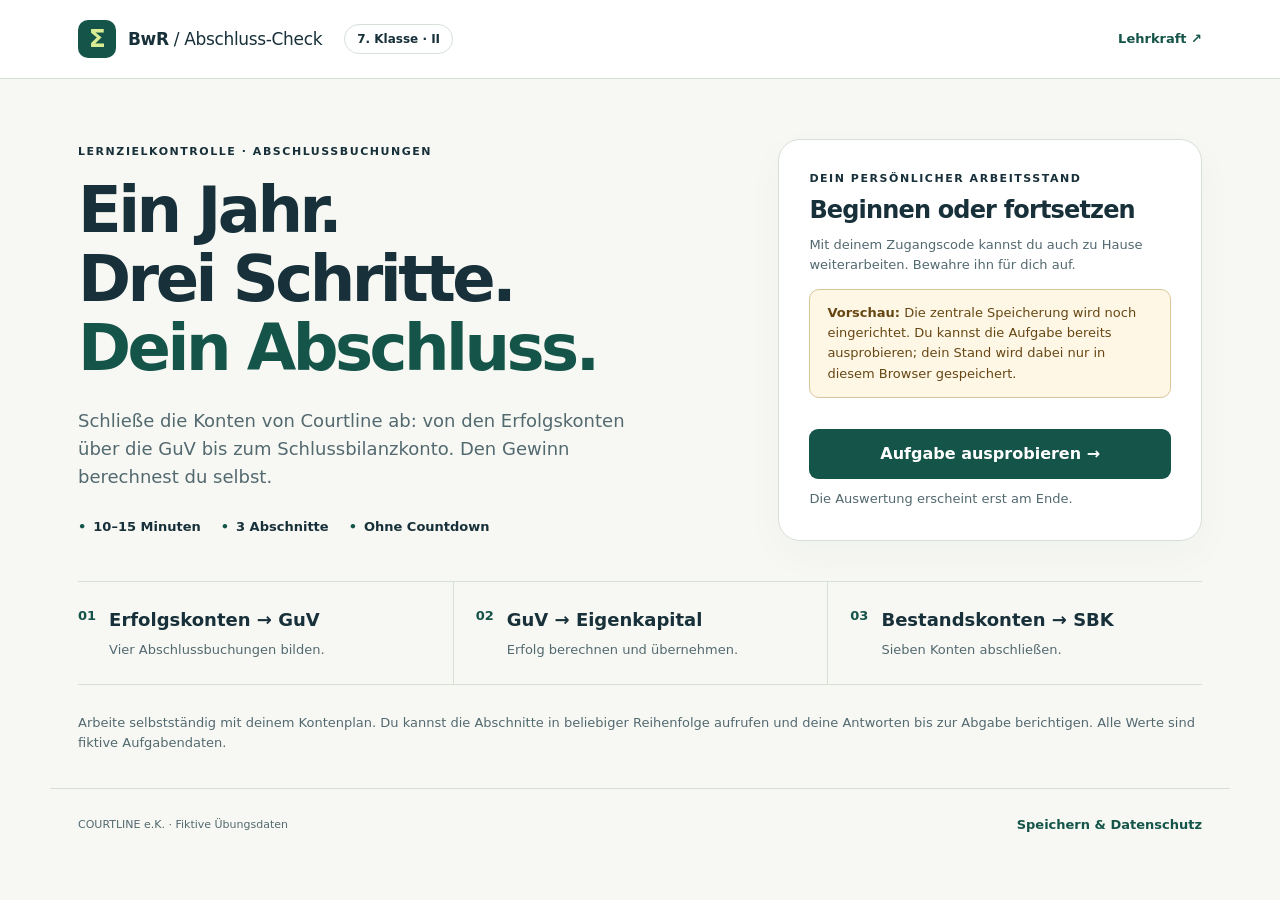
==== abschluss-check/index.html @ 667e7b01 "Abschluss-Check für BwR 7 mit lokaler Speicherung und vorbereiteter zentraler Abgabe Dreistufige Ler" ====
<!doctype html><html lang="de"><head><meta charset="utf-8"><meta name="viewport" content="width=device-width,initial-scale=1"><meta name="description" content="Abschluss-Check für BwR 7: Erfolgskonten, GuV, Eigenkapital und Schlussbilanzkonto."><meta name="referrer" content="no-referrer"><title>Abschluss-Check · BwR</title><link rel="stylesheet" href="style.css"><script src="config.js"></script><script type="module" src="app.mjs"></script></head><body><header class="site-header"><div class="shell header-inner"><a href="./" class="brand"><span class="mark" aria-hidden="true">Σ</span><span>BwR<span class="brand-light"> / Abschluss-Check</span></span></a><span class="chip">7. Klasse · II</span><a class="teacher-link" href="#lehrkraft">Lehrkraft ↗</a></div></header><main id="app" class="shell" tabindex="-1"><p class="loading">Die Lernzielkontrolle wird geladen …</p></main><footer class="shell"><span>COURTLINE e.K. · Fiktive Übungsdaten</span><button class="link-button" id="privacy">Speichern & Datenschutz</button></footer><dialog id="modal" aria-labelledby="modal-title"><div id="modal-content"></div></dialog><noscript><p>Bitte aktiviere JavaScript für diese Lernzielkontrolle.</p></noscript></body></html>
---- abschluss-check/style.css ----
:root{--ink:#173039;--muted:#536970;--green:#155449;--lime:#d9ec94;--bg:#f7f8f3;--line:#d7e0d7;--white:#fff;--warn:#84571b;--red:#91392c}*{box-sizing:border-box}body{margin:0;background:var(--bg);color:var(--ink);font:16px/1.55 system-ui,-apple-system,BlinkMacSystemFont,"Segoe UI",sans-serif}button,input,select{font:inherit}button,a,select,input{touch-action:manipulation}button{cursor:pointer}button:disabled{opacity:.5;cursor:default}a{color:var(--green)}h1,h2,h3,p{margin:0}h1{font-size:clamp(38px,5.2vw,64px);line-height:1.08;letter-spacing:-.055em}h2{font-size:29px;line-height:1.2;letter-spacing:-.035em}h3{font-size:18px}button:focus-visible,a:focus-visible,input:focus-visible,select:focus-visible,summary:focus-visible{outline:3px solid #a66a1c;outline-offset:3px}.shell{max-width:1180px;margin:auto;padding:0 28px}.site-header{background:#fff;border-bottom:1px solid var(--line)}.header-inner{display:flex;align-items:center;gap:22px;min-height:78px}.brand{display:flex;align-items:center;gap:12px;text-decoration:none;color:var(--ink);font-weight:800;font-size:17px;letter-spacing:-.02em}.brand-light{font-weight:500}.mark{background:var(--green);color:var(--lime);width:38px;height:38px;display:grid;place-items:center;border-radius:10px;font-size:25px}.chip{display:inline-block;padding:5px 12px;border:1px solid var(--line);border-radius:99px;font-size:12px;font-weight:700}.teacher-link{margin-left:auto;font-size:13px;text-decoration:none;font-weight:650}.eyebrow{text-transform:uppercase;letter-spacing:.14em;font-size:11px;font-weight:800}.muted{color:var(--muted)}.small{font-size:13px}.hero{display:grid;grid-template-columns:1.2fr .8fr;gap:65px;align-items:center;padding:60px 0 40px}.hero h1{margin:16px 0 24px}.hero h1 span{color:var(--green)}.lead{font-size:18px;color:var(--muted);max-width:570px}.hero .features{display:flex;gap:20px;flex-wrap:wrap;font-size:13px;margin-top:26px;font-weight:700}.features span:before{content:'•';margin-right:7px;color:var(--green)}.login-card{padding:30px;background:#fff;border:1px solid var(--line);border-radius:22px;box-shadow:0 14px 40px #17303908}.login-card h2{font-size:24px;margin:9px 0 10px}.field label{display:block;font-size:12px;font-weight:750;margin-bottom:6px}.field{min-width:0}.field input,.field select,.entry select,.entry input,.mini-field input,.side-table input{width:100%;padding:11px 12px;border:1px solid #b7c6bc;border-radius:8px;background:white;color:var(--ink);min-height:46px;font-size:15px;min-width:0}.field input:disabled,.field select:disabled,.entry input:disabled,.entry select:disabled{opacity:1;background:#f3f5f0;color:#52666b}.login-card .field{margin-top:19px}.primary,.secondary{padding:13px 21px;border:0;border-radius:9px;font-weight:750;min-height:48px;text-decoration:none;display:inline-flex;align-items:center;justify-content:center;gap:15px}.primary{background:var(--green);color:white}.primary:hover{background:#103f36}.secondary{background:#e7eddf;color:var(--ink)}.login-card .primary{width:100%;margin:17px 0 10px}.link-button{background:none;border:0;padding:6px 0;color:var(--green);font-size:13px;font-weight:700}.notice{border:1px solid #d9c59b;background:#fff7e6;padding:13px 17px;border-radius:10px;color:#664713;font-size:13px;margin:14px 0}.notice.error{background:#ffede9;border-color:#e7beb2;color:#7e2d22}.notice.success{background:#ecf4e3;border-color:#b7d294;color:#2f5327}.route-cards{display:grid;grid-template-columns:repeat(3,1fr);border-top:1px solid var(--line);border-bottom:1px solid var(--line);margin-bottom:28px}.route-card{padding:24px 21px 24px 0;display:flex;gap:13px}.route-card+.route-card{border-left:1px solid var(--line);padding-left:22px}.route-card b{color:var(--green);font-size:13px}.route-card p{font-size:13px;margin-top:6px;color:var(--muted)}.intro-note{font-size:13px;color:var(--muted);margin-bottom:30px}.work-header{display:flex;align-items:start;justify-content:space-between;gap:20px;margin:28px 0 20px}.work-header h1{font-size:30px;margin:7px 0 6px;letter-spacing:-.035em}.save-state{border:1px solid var(--line);border-radius:9px;background:#fff;padding:10px 13px;font-size:12px;max-width:275px}.save-state.good{border-color:#bbcfaa;color:#31552c}.save-state.bad{border-color:#d8b28e;color:#805019}.tabs{display:grid;grid-template-columns:repeat(3,1fr);gap:10px;margin-bottom:23px}.tab{background:white;border:1px solid var(--line);border-radius:10px;padding:14px;text-align:left;display:flex;gap:11px;align-items:center;color:var(--muted);font-size:14px}.tab span{font-size:12px;background:#edf1e7;width:27px;height:27px;line-height:27px;text-align:center;border-radius:50%;flex-shrink:0}.tab.active{border-color:var(--green);box-shadow:inset 0 0 0 1px var(--green);color:var(--green);font-weight:750}.tab.active span{background:var(--green);color:white}.work-grid{display:grid;grid-template-columns:280px minmax(0,1fr);gap:25px;align-items:start}.ledger{padding:20px;background:#eaf0e3;border:1px solid #d7e0ce;border-radius:15px}.ledger h3{margin:6px 0 15px}.balance-table{width:100%;border-collapse:collapse;font-size:12px}.balance-table td{padding:8px 0;border-top:1px solid #cbd7c2}.balance-table td+td{text-align:right;white-space:nowrap;font-variant-numeric:tabular-nums}.balance-table th{text-align:left;padding:11px 0 5px;font-weight:800}.ledger .note{font-size:12px;padding:12px;background:#fff8e6;border-radius:7px;margin-top:15px}.panel{background:#fff;border:1px solid var(--line);border-radius:16px;padding:25px;min-width:0}.panel>h2{font-size:25px;margin-bottom:10px}.panel>p{font-size:14px;color:var(--muted);margin-bottom:22px}.entry{padding:17px 0;border-top:1px solid var(--line);min-width:0}.entry-title{display:flex;justify-content:space-between;align-items:center;gap:12px;font-size:13px;font-weight:750;margin-bottom:12px}.entry-title span{font-size:12px;color:var(--muted);font-weight:500}.entry-fields{display:grid;grid-template-columns:1fr 24px 1fr 135px;gap:9px;align-items:end}.entry-fields .an{align-self:center;text-align:center;padding-top:23px;font-size:12px;font-weight:800}.entry label{display:block;font-size:11px;color:var(--muted);margin-bottom:5px;font-weight:650}.entry select,.entry input{font-size:13px;padding:9px;min-height:44px}.entry input{font-variant-numeric:tabular-nums}.actions{display:flex;align-items:center;gap:11px;flex-wrap:wrap;margin-top:24px}.actions .right{margin-left:auto}.work-bottom{margin:22px 0;display:flex;justify-content:space-between;align-items:center;gap:15px;flex-wrap:wrap}.progress-label{font-size:12px;color:var(--muted)}.tools{display:flex;gap:17px;flex-wrap:wrap}.section-title{font-size:16px;font-weight:800;margin:21px 0 12px}.account{border:1px solid var(--line);border-radius:11px;overflow:hidden;margin:18px 0}.account>h3{text-align:center;font-size:15px;padding:11px;background:#edf2e8;border-bottom:2px solid var(--ink)}.account-sides{display:grid;grid-template-columns:1fr 1fr}.account-side{padding:12px;min-width:0}.account-side+.account-side{border-left:1px solid var(--ink)}.account-side>b{font-size:12px;display:block;margin-bottom:11px}.posting{display:flex;justify-content:space-between;align-items:start;gap:6px;font-size:12px;padding:6px 0;overflow-wrap:anywhere}.posting span+span{white-space:nowrap;font-variant-numeric:tabular-nums}.unassigned{font-size:12px;color:var(--muted);margin:9px 0}.totals{display:grid;grid-template-columns:1fr 1fr;gap:12px;margin:16px 0}.result-inputs{display:grid;grid-template-columns:1fr 1fr;gap:12px}.mini-field{display:block;border-top:1px solid var(--line);margin-top:16px;padding-top:12px}.mini-field label{display:block;font-size:11px;font-weight:700;margin-bottom:5px}.mini-field input{font-size:13px}.submitted{background:var(--green);color:white;padding:30px;border-radius:18px;margin:30px 0}.submitted h1{font-size:36px;margin:10px 0 15px}.submitted p{color:#d9e5dc;font-size:15px}.score-grid{display:grid;grid-template-columns:repeat(3,1fr);gap:12px;margin:19px 0}.score-card{padding:20px;background:#edf2e5;border-radius:11px}.score-card strong{display:block;font-size:27px}.score-card p{font-size:12px;color:var(--muted)}.feedback-group{margin:12px 0;background:#fff;border:1px solid var(--line);border-radius:12px;padding:0 17px}.feedback-group summary{cursor:pointer;font-weight:750;padding:16px 0}.feedback-row{padding:13px 0;border-top:1px solid var(--line);font-size:13px}.feedback-row strong{display:block}.feedback-row.good{color:#31552c}.feedback-row.bad{color:var(--red)}.feedback-row.follow{color:var(--warn)}.feedback-row p{margin:5px 0}.feedback-row .expected{color:var(--muted)}.teacher-head{margin:34px 0 26px}.teacher-head h1{font-size:38px;margin:8px 0 13px}.teacher-grid{display:grid;grid-template-columns:260px 1fr;gap:22px;align-items:start}.teacher-sidebar{background:#edf2e5;padding:20px;border-radius:14px}.class-button{display:block;width:100%;padding:12px;text-align:left;border:1px solid #cdd9c5;background:white;border-radius:8px;margin-top:9px;font-size:14px;color:var(--ink)}.class-button.active{border-color:var(--green);font-weight:750}.class-button small{display:block;color:var(--muted)}.stats{display:grid;grid-template-columns:repeat(3,1fr);gap:10px;margin:20px 0}.stat{padding:15px;border:1px solid var(--line);border-radius:10px}.stat strong{display:block;font-size:25px}.stat span{font-size:12px;color:var(--muted)}.table-scroll{overflow:auto}.roster{width:100%;border-collapse:collapse;font-size:13px}.roster th,.roster td{text-align:left;padding:12px 9px;border-bottom:1px solid var(--line);white-space:nowrap}.status-badge{font-size:11px;padding:4px 8px;border-radius:6px;background:#edf1e8;display:inline-block}.status-badge.submitted{margin:0;color:#235137;background:#e1efcf}.status-badge.started{background:#fff2ce;color:#6a4d14}.code-list{font-family:ui-monospace,monospace;font-size:12px;overflow-wrap:anywhere}.code-row{padding:10px 0;border-bottom:1px solid var(--line)}.code-row b{display:block;font-family:system-ui;margin-bottom:4px}.empty{padding:25px;color:var(--muted);font-size:14px;border:1px dashed #b7c6b4;border-radius:10px}.toast{margin:15px 0;padding:13px 16px;border:1px solid #c0d0b1;background:#edf5e4;border-radius:10px;font-size:13px}.error-text{color:var(--red);font-size:13px;margin-top:13px}footer{display:flex;align-items:center;justify-content:space-between;gap:20px;margin-top:35px!important;padding-top:20px!important;padding-bottom:25px!important;border-top:1px solid var(--line);font-size:11px;color:var(--muted)}dialog{width:calc(100% - 32px);max-width:650px;max-height:85vh;overflow:auto;border:1px solid var(--line);border-radius:18px;background:var(--bg);color:var(--ink);padding:27px}dialog::backdrop{background:#183b40a6}.modal-head{display:flex;align-items:center;justify-content:space-between;gap:18px;margin-bottom:20px}.modal-head h2{font-size:24px}.close{border:1px solid var(--line);border-radius:50%;background:white;width:35px;height:35px;font-size:22px}.modal-body{font-size:14px}.modal-body p{margin:12px 0}.modal-body ul{padding-left:22px}.loading{padding:50px 0;color:var(--muted)}main:focus{outline:none}.file-label{cursor:pointer;display:inline-flex;align-items:center}.hidden-input{position:absolute;clip-path:inset(50%);width:1px;height:1px;overflow:hidden}[hidden]{display:none!important}.session-info{display:flex;gap:15px;align-items:center;font-size:12px;color:var(--muted)}
@media(max-width:1100px){.entry-fields{grid-template-columns:1fr 20px 1fr}.entry-fields>.field:last-child{grid-column:1/-1;max-width:190px}.work-grid{grid-template-columns:240px minmax(0,1fr)}.hero{gap:35px}}
@media(max-width:780px){.shell{padding:0 18px}.hero{grid-template-columns:1fr;padding:32px 0;gap:28px}.hero h1{font-size:48px}.lead{font-size:17px}.header-inner{gap:12px}.header-inner .chip{display:none}.brand{font-size:15px}.brand-light{display:none}.teacher-link{font-size:12px}.route-cards{grid-template-columns:1fr}.route-card,.route-card+.route-card{padding:18px 0;border-left:0}.route-card+.route-card{border-top:1px solid var(--line)}.work-grid{grid-template-columns:1fr}.ledger{padding:16px}.balance-table td{padding:5px 0}.ledger details>summary{font-size:14px;font-weight:750;cursor:pointer}.panel{padding:19px}.work-header{flex-direction:column;gap:12px}.work-header h1{font-size:27px}.save-state{max-width:none}.tabs{gap:6px}.tab{padding:10px 8px;font-size:12px;gap:7px}.tab span{width:22px;height:22px;line-height:22px;font-size:11px}.entry-fields{grid-template-columns:minmax(0,1fr) 18px minmax(0,1fr);gap:7px}.entry select{font-size:12px;padding:9px 5px}.entry-title{align-items:start}.entry-title span{max-width:100px;text-align:right}.entry-fields>.field:last-child{grid-column:1/-1;max-width:180px}.teacher-grid{grid-template-columns:1fr}.teacher-sidebar{display:flex;gap:10px;flex-wrap:wrap}.teacher-sidebar h3{width:100%}.class-button{width:auto;flex:1;min-width:120px}.teacher-sidebar>.primary{width:100%}.score-grid,.stats{gap:7px}.score-card,.stat{padding:13px}.score-card strong{font-size:23px}.submitted{padding:23px}.submitted h1{font-size:30px}.totals,.result-inputs{gap:9px}.field label{font-size:11px}.account-side{padding:9px}.posting{font-size:10px}.posting span+span{font-size:10px}.teacher-head h1{font-size:33px}}
@media print{.site-header,.tabs,.actions,.tools,footer,.teacher-sidebar,.link-button,.save-state{display:none!important}.work-grid{display:block}.ledger{margin-bottom:20px}.panel{border:0}.feedback-group{break-inside:avoid}body{background:white}.shell{max-width:none}.code-row{break-inside:avoid}}

@media print{body:has(dialog[open])>header,body:has(dialog[open])>main,body:has(dialog[open])>footer{display:none!important}dialog[open]{position:static;max-width:none;max-height:none;width:100%;border:0;overflow:visible}dialog .close,dialog button{display:none!important}}
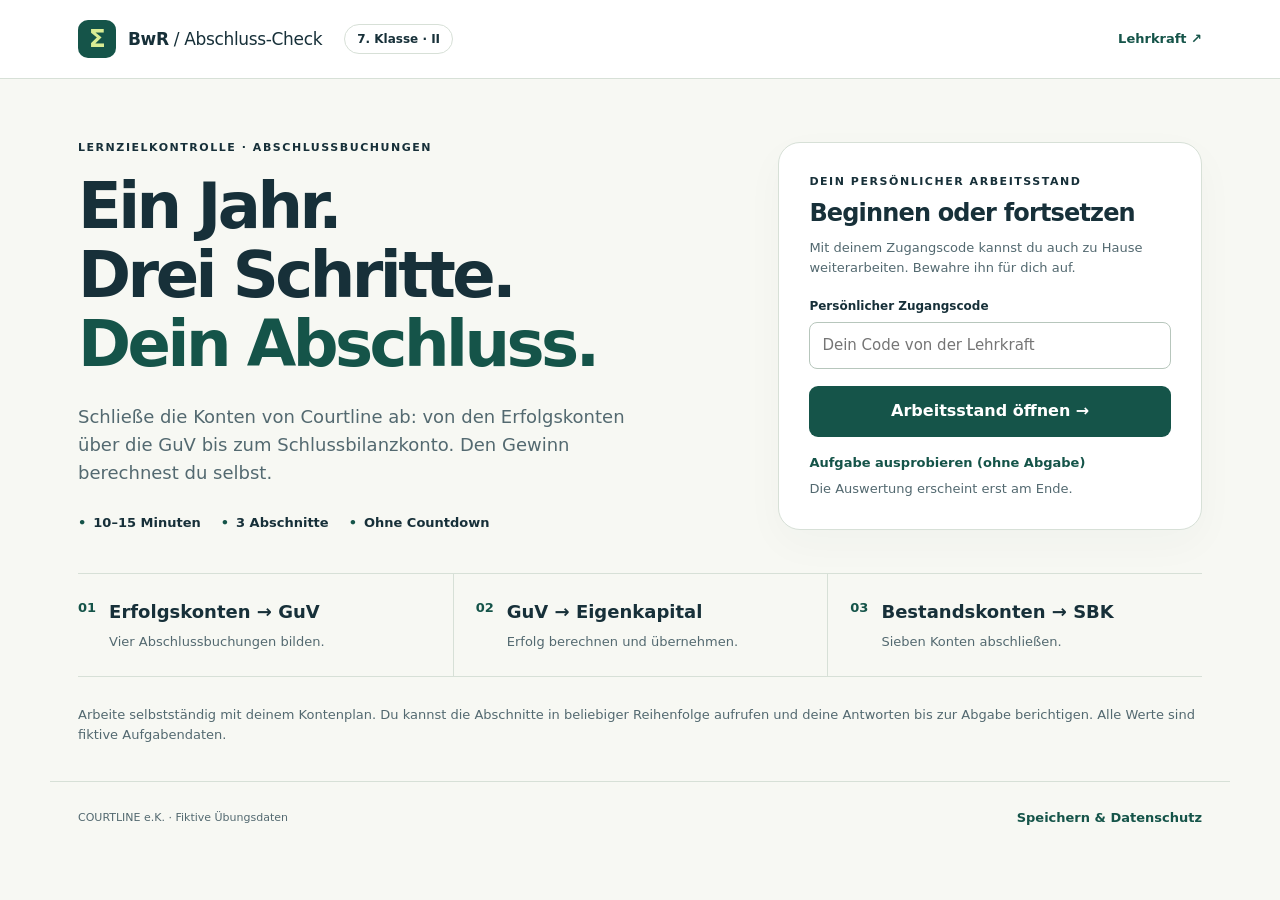
==== commit b30f223d: "Aktive Verbindung auch nach vorheriger Vorschau frisch laden" ====
--- a/abschluss-check/index.html
+++ b/abschluss-check/index.html
@@ -1 +1 @@
-<!doctype html><html lang="de"><head><meta charset="utf-8"><meta name="viewport" content="width=device-width,initial-scale=1"><meta name="description" content="Abschluss-Check für BwR 7: Erfolgskonten, GuV, Eigenkapital und Schlussbilanzkonto."><meta name="referrer" content="no-referrer"><title>Abschluss-Check · BwR</title><link rel="stylesheet" href="style.css"><script src="config.js"></script><script type="module" src="app.mjs"></script></head><body><header class="site-header"><div class="shell header-inner"><a href="./" class="brand"><span class="mark" aria-hidden="true">Σ</span><span>BwR<span class="brand-light"> / Abschluss-Check</span></span></a><span class="chip">7. Klasse · II</span><a class="teacher-link" href="#lehrkraft">Lehrkraft ↗</a></div></header><main id="app" class="shell" tabindex="-1"><p class="loading">Die Lernzielkontrolle wird geladen …</p></main><footer class="shell"><span>COURTLINE e.K. · Fiktive Übungsdaten</span><button class="link-button" id="privacy">Speichern & Datenschutz</button></footer><dialog id="modal" aria-labelledby="modal-title"><div id="modal-content"></div></dialog><noscript><p>Bitte aktiviere JavaScript für diese Lernzielkontrolle.</p></noscript></body></html>
+<!doctype html><html lang="de"><head><meta charset="utf-8"><meta name="viewport" content="width=device-width,initial-scale=1"><meta name="description" content="Abschluss-Check für BwR 7: Erfolgskonten, GuV, Eigenkapital und Schlussbilanzkonto."><meta name="referrer" content="no-referrer"><title>Abschluss-Check · BwR</title><link rel="stylesheet" href="style.css"><script src="config.js?v=20261016-aktiviert"></script><script type="module" src="app.mjs"></script></head><body><header class="site-header"><div class="shell header-inner"><a href="./" class="brand"><span class="mark" aria-hidden="true">Σ</span><span>BwR<span class="brand-light"> / Abschluss-Check</span></span></a><span class="chip">7. Klasse · II</span><a class="teacher-link" href="#lehrkraft">Lehrkraft ↗</a></div></header><main id="app" class="shell" tabindex="-1"><p class="loading">Die Lernzielkontrolle wird geladen …</p></main><footer class="shell"><span>COURTLINE e.K. · Fiktive Übungsdaten</span><button class="link-button" id="privacy">Speichern & Datenschutz</button></footer><dialog id="modal" aria-labelledby="modal-title"><div id="modal-content"></div></dialog><noscript><p>Bitte aktiviere JavaScript für diese Lernzielkontrolle.</p></noscript></body></html>
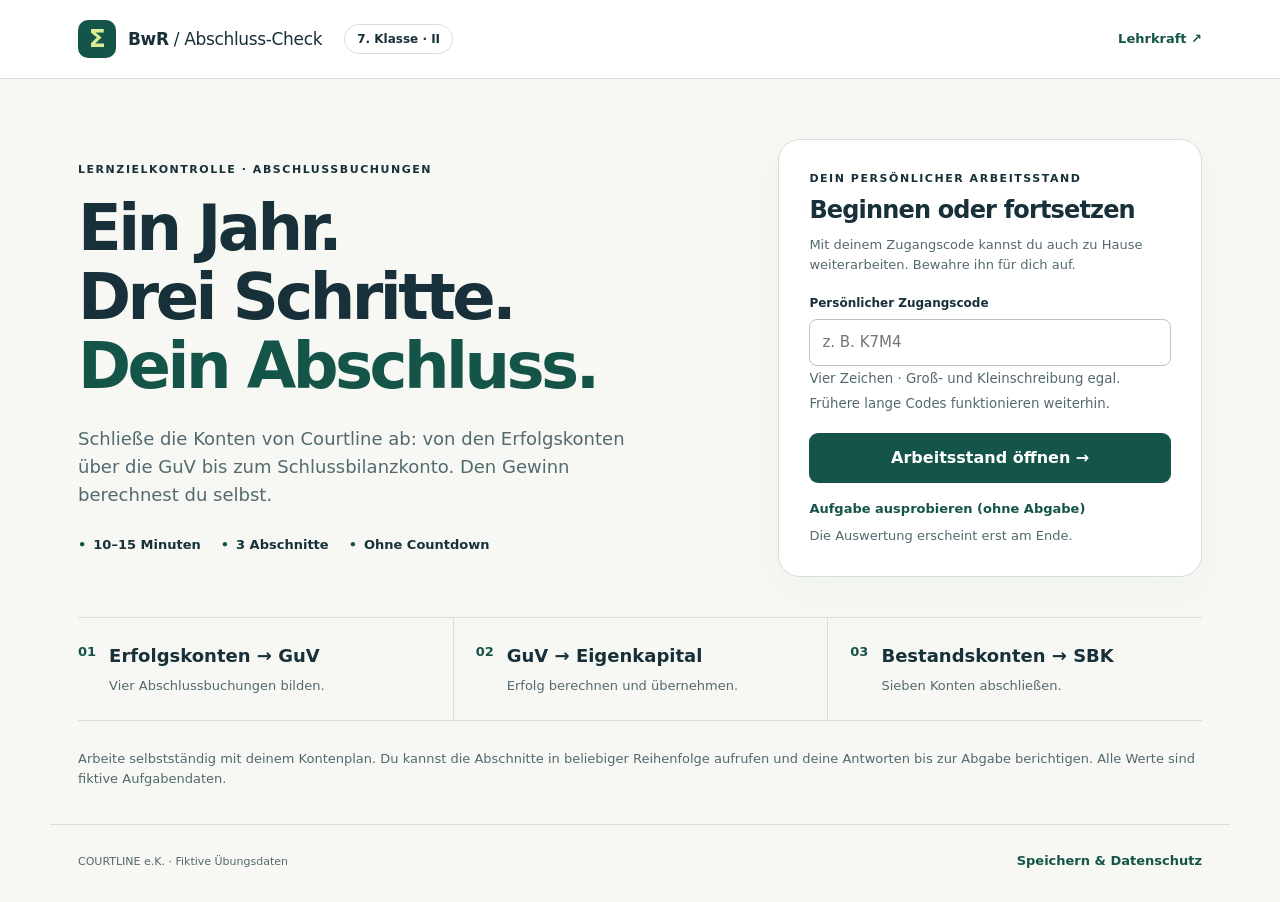
==== commit 4166360b: "Vierstellige Schülercodes mit begrenzter Anmeldung und signierten Arbeitssitzungen" ====
--- a/abschluss-check/index.html
+++ b/abschluss-check/index.html
@@ -1 +1 @@
-<!doctype html><html lang="de"><head><meta charset="utf-8"><meta name="viewport" content="width=device-width,initial-scale=1"><meta name="description" content="Abschluss-Check für BwR 7: Erfolgskonten, GuV, Eigenkapital und Schlussbilanzkonto."><meta name="referrer" content="no-referrer"><title>Abschluss-Check · BwR</title><link rel="stylesheet" href="style.css"><script src="config.js?v=20261016-aktiviert"></script><script type="module" src="app.mjs"></script></head><body><header class="site-header"><div class="shell header-inner"><a href="./" class="brand"><span class="mark" aria-hidden="true">Σ</span><span>BwR<span class="brand-light"> / Abschluss-Check</span></span></a><span class="chip">7. Klasse · II</span><a class="teacher-link" href="#lehrkraft">Lehrkraft ↗</a></div></header><main id="app" class="shell" tabindex="-1"><p class="loading">Die Lernzielkontrolle wird geladen …</p></main><footer class="shell"><span>COURTLINE e.K. · Fiktive Übungsdaten</span><button class="link-button" id="privacy">Speichern & Datenschutz</button></footer><dialog id="modal" aria-labelledby="modal-title"><div id="modal-content"></div></dialog><noscript><p>Bitte aktiviere JavaScript für diese Lernzielkontrolle.</p></noscript></body></html>
+<!doctype html><html lang="de"><head><meta charset="utf-8"><meta name="viewport" content="width=device-width,initial-scale=1"><meta name="description" content="Abschluss-Check für BwR 7: Erfolgskonten, GuV, Eigenkapital und Schlussbilanzkonto."><meta name="referrer" content="no-referrer"><title>Abschluss-Check · BwR</title><link rel="stylesheet" href="style.css"><script src="config.js?v=20261016-aktiviert"></script><script type="module" src="app.mjs?v=20261016-kurz"></script></head><body><header class="site-header"><div class="shell header-inner"><a href="./" class="brand"><span class="mark" aria-hidden="true">Σ</span><span>BwR<span class="brand-light"> / Abschluss-Check</span></span></a><span class="chip">7. Klasse · II</span><a class="teacher-link" href="#lehrkraft">Lehrkraft ↗</a></div></header><main id="app" class="shell" tabindex="-1"><p class="loading">Die Lernzielkontrolle wird geladen …</p></main><footer class="shell"><span>COURTLINE e.K. · Fiktive Übungsdaten</span><button class="link-button" id="privacy">Speichern & Datenschutz</button></footer><dialog id="modal" aria-labelledby="modal-title"><div id="modal-content"></div></dialog><noscript><p>Bitte aktiviere JavaScript für diese Lernzielkontrolle.</p></noscript></body></html>
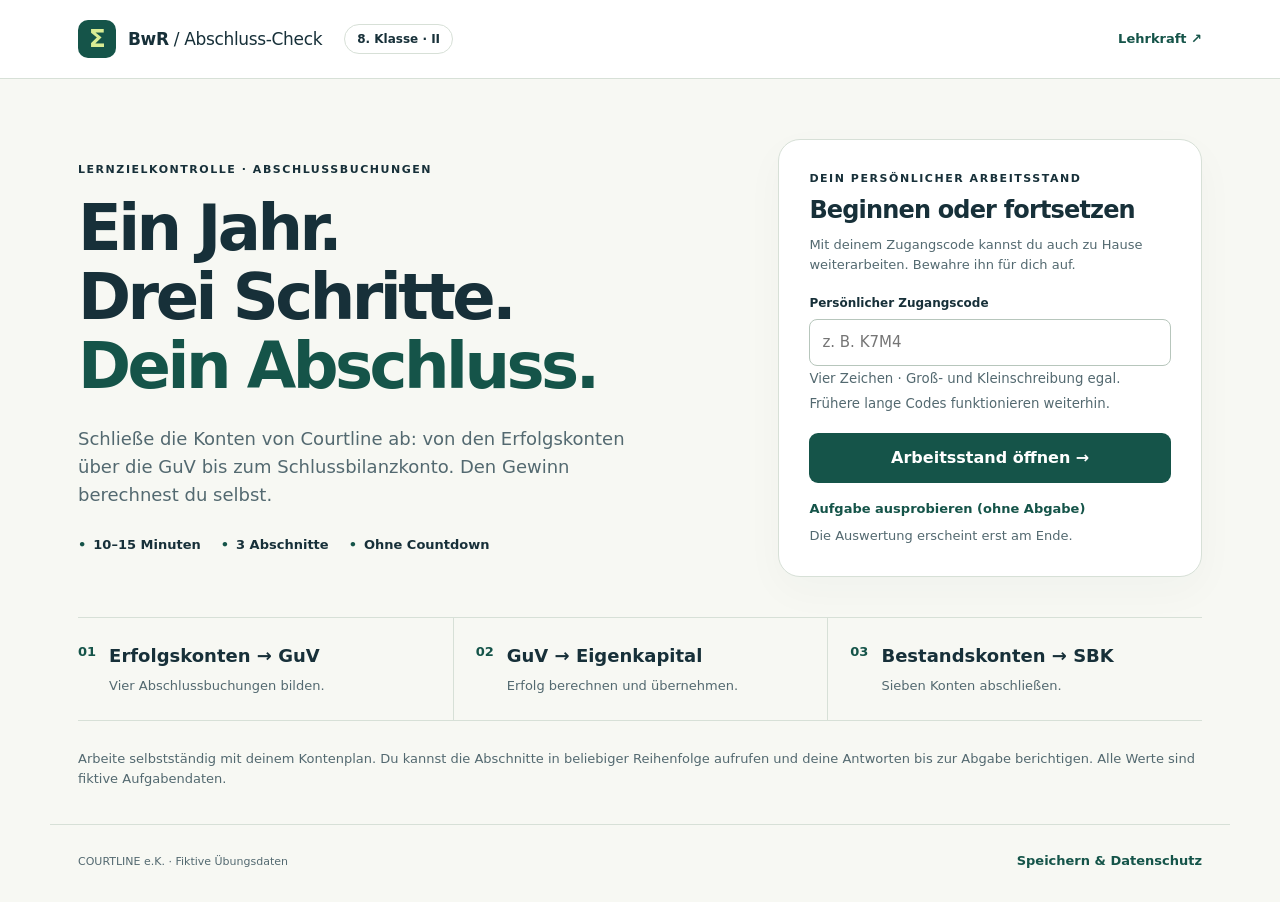
==== commit afb3c617: "Abschluss-Check auf BwR 8 II und Jahresabschluss in Lernbereich 1 berichtigen" ====
--- a/abschluss-check/index.html
+++ b/abschluss-check/index.html
@@ -1 +1 @@
-<!doctype html><html lang="de"><head><meta charset="utf-8"><meta name="viewport" content="width=device-width,initial-scale=1"><meta name="description" content="Abschluss-Check für BwR 7: Erfolgskonten, GuV, Eigenkapital und Schlussbilanzkonto."><meta name="referrer" content="no-referrer"><title>Abschluss-Check · BwR</title><link rel="stylesheet" href="style.css"><script src="config.js?v=20261016-aktiviert"></script><script type="module" src="app.mjs?v=20261016-kurz"></script></head><body><header class="site-header"><div class="shell header-inner"><a href="./" class="brand"><span class="mark" aria-hidden="true">Σ</span><span>BwR<span class="brand-light"> / Abschluss-Check</span></span></a><span class="chip">7. Klasse · II</span><a class="teacher-link" href="#lehrkraft">Lehrkraft ↗</a></div></header><main id="app" class="shell" tabindex="-1"><p class="loading">Die Lernzielkontrolle wird geladen …</p></main><footer class="shell"><span>COURTLINE e.K. · Fiktive Übungsdaten</span><button class="link-button" id="privacy">Speichern & Datenschutz</button></footer><dialog id="modal" aria-labelledby="modal-title"><div id="modal-content"></div></dialog><noscript><p>Bitte aktiviere JavaScript für diese Lernzielkontrolle.</p></noscript></body></html>
+<!doctype html><html lang="de"><head><meta charset="utf-8"><meta name="viewport" content="width=device-width,initial-scale=1"><meta name="description" content="Abschluss-Check für BwR 8: Erfolgskonten, GuV, Eigenkapital und Schlussbilanzkonto."><meta name="referrer" content="no-referrer"><title>Abschluss-Check · BwR</title><link rel="stylesheet" href="style.css"><script src="config.js?v=20261016-aktiviert"></script><script type="module" src="app.mjs?v=20261016-weiter"></script></head><body><header class="site-header"><div class="shell header-inner"><a href="./" class="brand"><span class="mark" aria-hidden="true">Σ</span><span>BwR<span class="brand-light"> / Abschluss-Check</span></span></a><span class="chip">8. Klasse · II</span><a class="teacher-link" href="#lehrkraft">Lehrkraft ↗</a></div></header><main id="app" class="shell" tabindex="-1"><p class="loading">Die Lernzielkontrolle wird geladen …</p></main><footer class="shell"><span>COURTLINE e.K. · Fiktive Übungsdaten</span><button class="link-button" id="privacy">Speichern & Datenschutz</button></footer><dialog id="modal" aria-labelledby="modal-title"><div id="modal-content"></div></dialog><noscript><p>Bitte aktiviere JavaScript für diese Lernzielkontrolle.</p></noscript></body></html>
